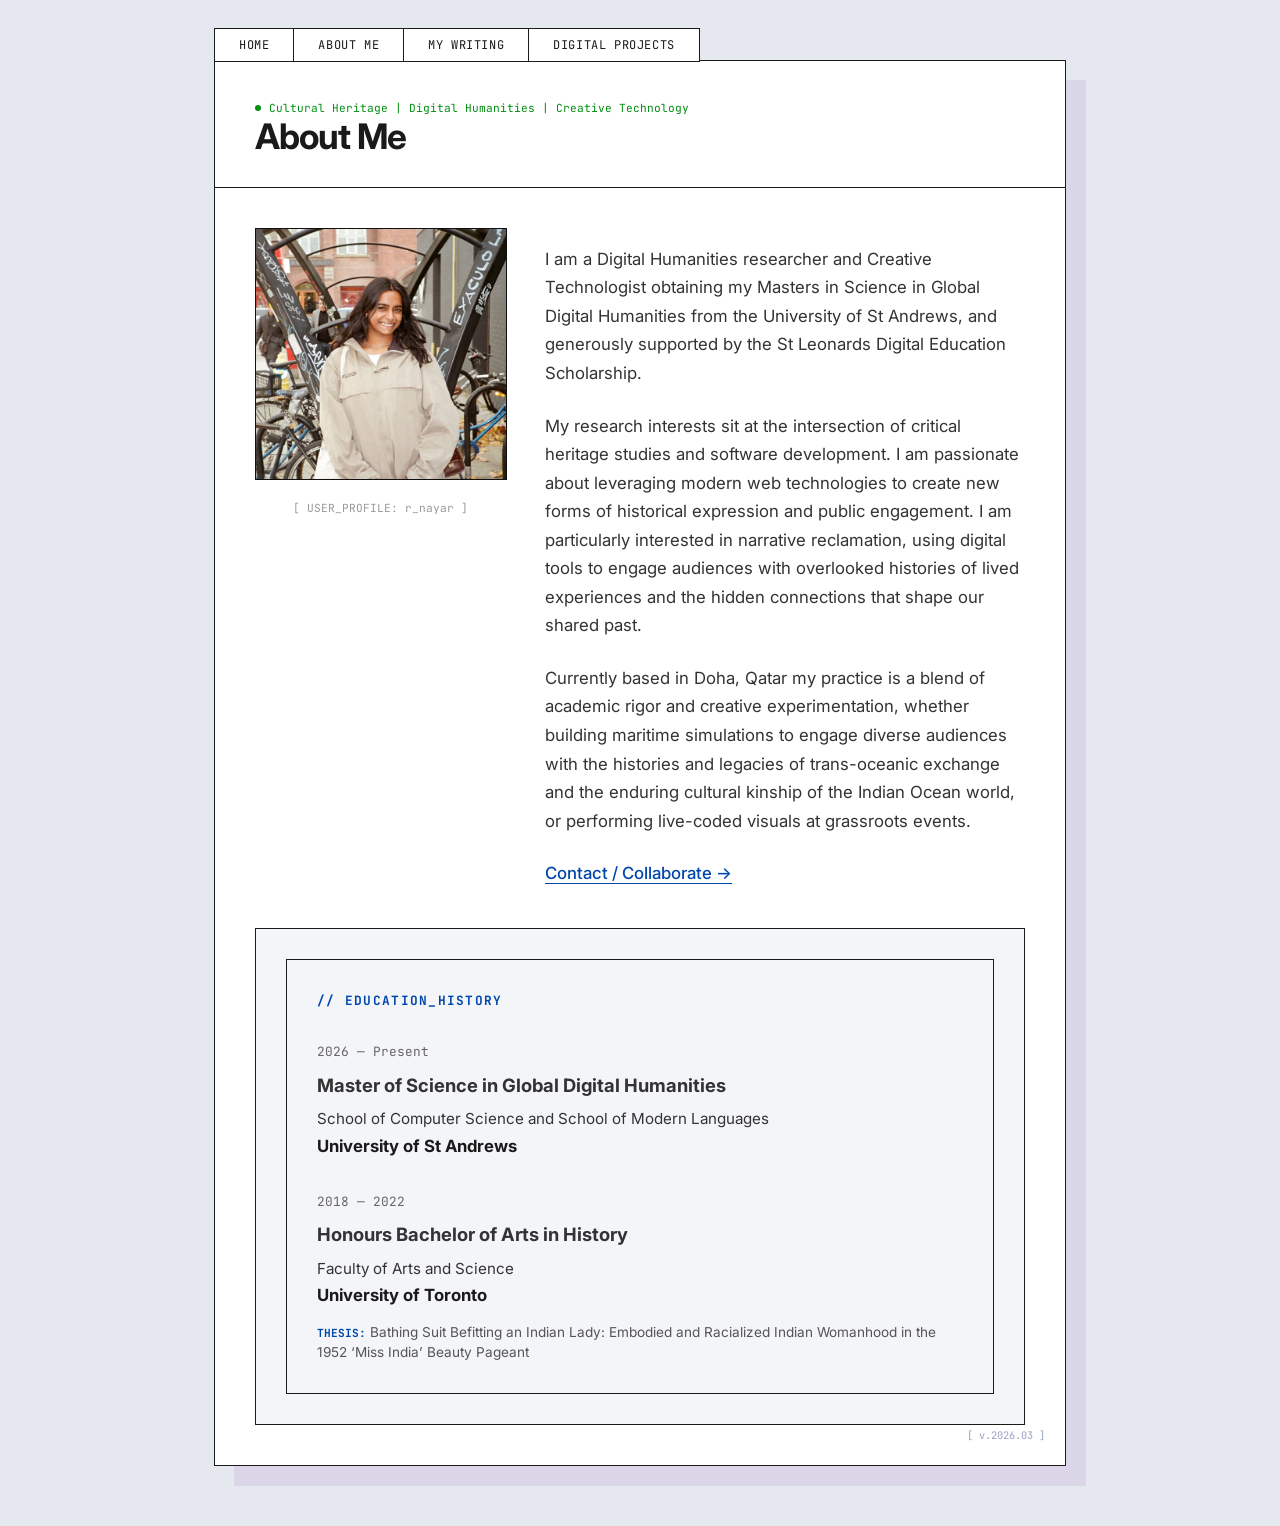
==== about.html @ c14dd9cf "Update about.html" ====
<!DOCTYPE html>
<html lang="en">
<head>
    <meta charset="UTF-8">
    <meta name="viewport" content="width=device-width, initial-scale=1.0">
    <title>About | Roshni Nayar</title>
    <link rel="stylesheet" href="style.css">
</head>
<body>

    <main class="hero">
        <nav class="nav-buttons">
            <a href="index.html" class="btn">Home</a>
            <a href="about.html" class="btn">About Me</a>
            <a href="writing.html" class="btn">My Writing</a>
            <a href="projects.html" class="btn">Digital Projects</a>
        </nav>

        <header>
            <p class="subtitle">Cultural Heritage | Digital Humanities | Creative Technology </p>
            <h1>About Me</h1>
        </header>

        <section class="bio">
            <div style="display: flex; gap: 40px; align-items: flex-start; margin-bottom: 40px;">
                <div style="flex: 0 0 250px;">
                    <img src="Pic.JPG" alt="Roshni Nayar" style="width: 100%; border: 1px solid #1a1a1a; filter: grayscale(10%) contrast(1.1);">
                    <p style="font-family: 'JetBrains Mono', monospace; font-size: 0.7rem; text-align: center; color: #999; margin-top: 10px;">
                        [ USER_PROFILE: r_nayar ]
                    </p>
                </div>

                <div style="flex: 1;">
                    <p>I am a Digital Humanities researcher and Creative Technologist obtaining my Masters in Science in Global Digital Humanities from the University of St Andrews, and generously supported by the St Leonards Digital Education Scholarship.</p>
                    <p>My research interests sit at the intersection of critical heritage studies and software development. I am passionate about leveraging modern web technologies to create new forms of historical expression and public engagement. I am particularly interested in narrative reclamation, using digital tools to engage audiences with overlooked histories of lived experiences and  the hidden connections that shape our shared past.</p>
                    <p>Currently based in Doha, Qatar my practice is a blend of academic rigor and creative experimentation, whether building maritime simulations to engage diverse audiences with the histories and legacies of trans-oceanic exchange and the enduring cultural kinship of the Indian Ocean world, or performing live-coded visuals at grassroots events.</p>
                    <a href="mailto:roshrnayar@gmail.com">Contact / Collaborate →</a>
                </div>
            </div>

            <div style="background-color: #f4f5f9; border: 1px solid #1a1a1a; padding: 30px;">
                <div style="background-color: #f4f5f9; border: 1px solid #1a1a1a; padding: 30px;">
    <h3 style="font-family: 'JetBrains Mono', monospace; font-size: 0.8rem; margin-top: 0; margin-bottom: 25px; text-transform: uppercase; color: #0047AB; letter-spacing: 0.1em;">
        // Education_History
    </h3>

    <div style="margin-bottom: 25px;">
        <span style="font-family: 'JetBrains Mono', monospace; font-size: 0.8rem; color: #666;">2026 — Present</span>
        <h4 style="margin: 5px 0; font-size: 1.15rem;">Master of Science in Global Digital Humanities</h4>
        <p style="margin: 0; font-size: 0.95rem;">School of Computer Science and School of Modern Languages</p>
        <p style="margin: 0; font-weight: bold; color: #1a1a1a;">University of St Andrews</p>
    </div>
    <div>
        <span style="font-family: 'JetBrains Mono', monospace; font-size: 0.8rem; color: #666;">2018 — 2022</span>
        <h4 style="margin: 5px 0; font-size: 1.15rem;">Honours Bachelor of Arts in History</h4>
        <p style="margin: 0; font-size: 0.95rem;">Faculty of Arts and Science</p>
        <p style="margin: 0; font-weight: bold; color: #1a1a1a;">University of Toronto</p>
        <p style="margin: 12px 0 0 0; font-size: 0.85rem; line-height: 1.5; color: #555;">
            <strong style="font-family: 'JetBrains Mono', monospace; font-size: 0.7rem; color: #0047AB; text-transform: uppercase;">Thesis:</strong> Bathing Suit Befitting an Indian Lady: Embodied and Racialized Indian Womanhood in the 1952 ‘Miss India’ Beauty Pageant
        </p>
    </div>
</div>
        </section>
    </main>

</body>
</html>
---- style.css ----
/* =========================================================================
   Aesthetic: Technical Minimalist / Modern OS
   Scheme: Cyber Lavender (Feminine-Sleek Technical)
   Vibe: Coherent, Professional, Modern
   ========================================================================= */

@import url('https://fonts.googleapis.com/css2?family=Inter:wght@400;700&family=JetBrains+Mono:wght@400;500&display=swap');

/* 1. Global Setup */
body {
    background-color: #e6e8f0; /* Cyber Lavender / Steel Blue-Grey */
    color: #1a1a1a;
    font-family: 'Inter', sans-serif;
    padding: 60px 20px;
    margin: 0;
    display: flex;
    justify-content: center;
    align-items: center;
    min-height: 100vh;
}

/* 2. The Main Container (Software Window) */
main.hero {
    background: #ffffff;
    max-width: 850px;
    width: 100%;
    border: 1px solid #1a1a1a;
    /* Pronounced shadow with a slight lavender-tinted depth */
    box-shadow: 20px 20px 0px rgba(75, 0, 130, 0.08); 
    position: relative;
}

/* 3. Modern Tabbed Navigation */
nav.nav-buttons {
    display: flex;
    position: absolute;
    top: -33px; 
    left: -1px;
    gap: 0;
}

a.btn {
    text-decoration: none;
    font-family: 'JetBrains Mono', monospace;
    font-size: 0.75rem;
    letter-spacing: 0.05em;
    text-transform: uppercase;
    padding: 8px 24px;
    background: #ffffff; /* White tabs against the lavender background look very crisp */
    border: 1px solid #1a1a1a;
    color: #1a1a1a;
    transition: all 0.2s ease;
    border-right: none;
}

a.btn:last-child {
    border-right: 1px solid #1a1a1a;
}

a.btn:hover {
    background: #0047AB; /* Cobalt Highlight remains the primary action color */
    color: #ffffff;
}

/* 4. Header & Technical Bar */
header {
    background: #ffffff;
    padding: 30px 40px;
    display: flex;
    flex-direction: column;
    border-bottom: 1px solid #1a1a1a;
}

header h1 {
    font-family: 'Inter', sans-serif;
    font-weight: 700;
    font-size: 2.2rem;
    margin: 0;
    letter-spacing: -0.03em;
    color: #1a1a1a;
}

header p.subtitle {
    font-size: 0.7rem;
    font-family: 'JetBrains Mono', monospace;
    color: #008f11; /* Keep the 'Online' status green for that technical feel */
    margin: 10px 0 0 0;
    display: flex;
    align-items: center;
}

header p.subtitle::before {
    content: "";
    display: inline-block;
    width: 6px;
    height: 6px;
    background: #008f11;
    border-radius: 50%;
    margin-right: 8px;
}

/* 5. Content Area */
section.bio {
    padding: 40px;
    line-height: 1.7;
    font-size: 1.05rem;
    color: #333333;
}

section.bio p {
    margin-bottom: 24px;
}

/* Technical Link Style - Deepened for Cyber Lavender */
section.bio a {
    color: #0047AB;
    text-decoration: none;
    border-bottom: 1.5px solid #0047AB;
    font-weight: 500;
    transition: background 0.2s ease;
}

section.bio a:hover {
    background: rgba(0, 71, 171, 0.08);
}

/* 6. Technical Accents */
section.bio::after {
    content: "[ v.2026.03 ]";
    position: absolute;
    bottom: 20px;
    right: 20px;
    font-family: 'JetBrains Mono', monospace;
    font-size: 0.65rem;
    color: #99a2c2; /* Muted lavender-grey for the stamp */
}

/* 7. Mobile View */
@media (max-width: 600px) {
    nav.nav-buttons {
        position: relative;
        top: 0;
        left: 0;
        flex-direction: column;
    }
    a.btn {
        border-right: 1px solid #1a1a1a;
        border-bottom: none;
    }
    a.btn:last-child {
        border-bottom: 1px solid #1a1a1a;
    }
}
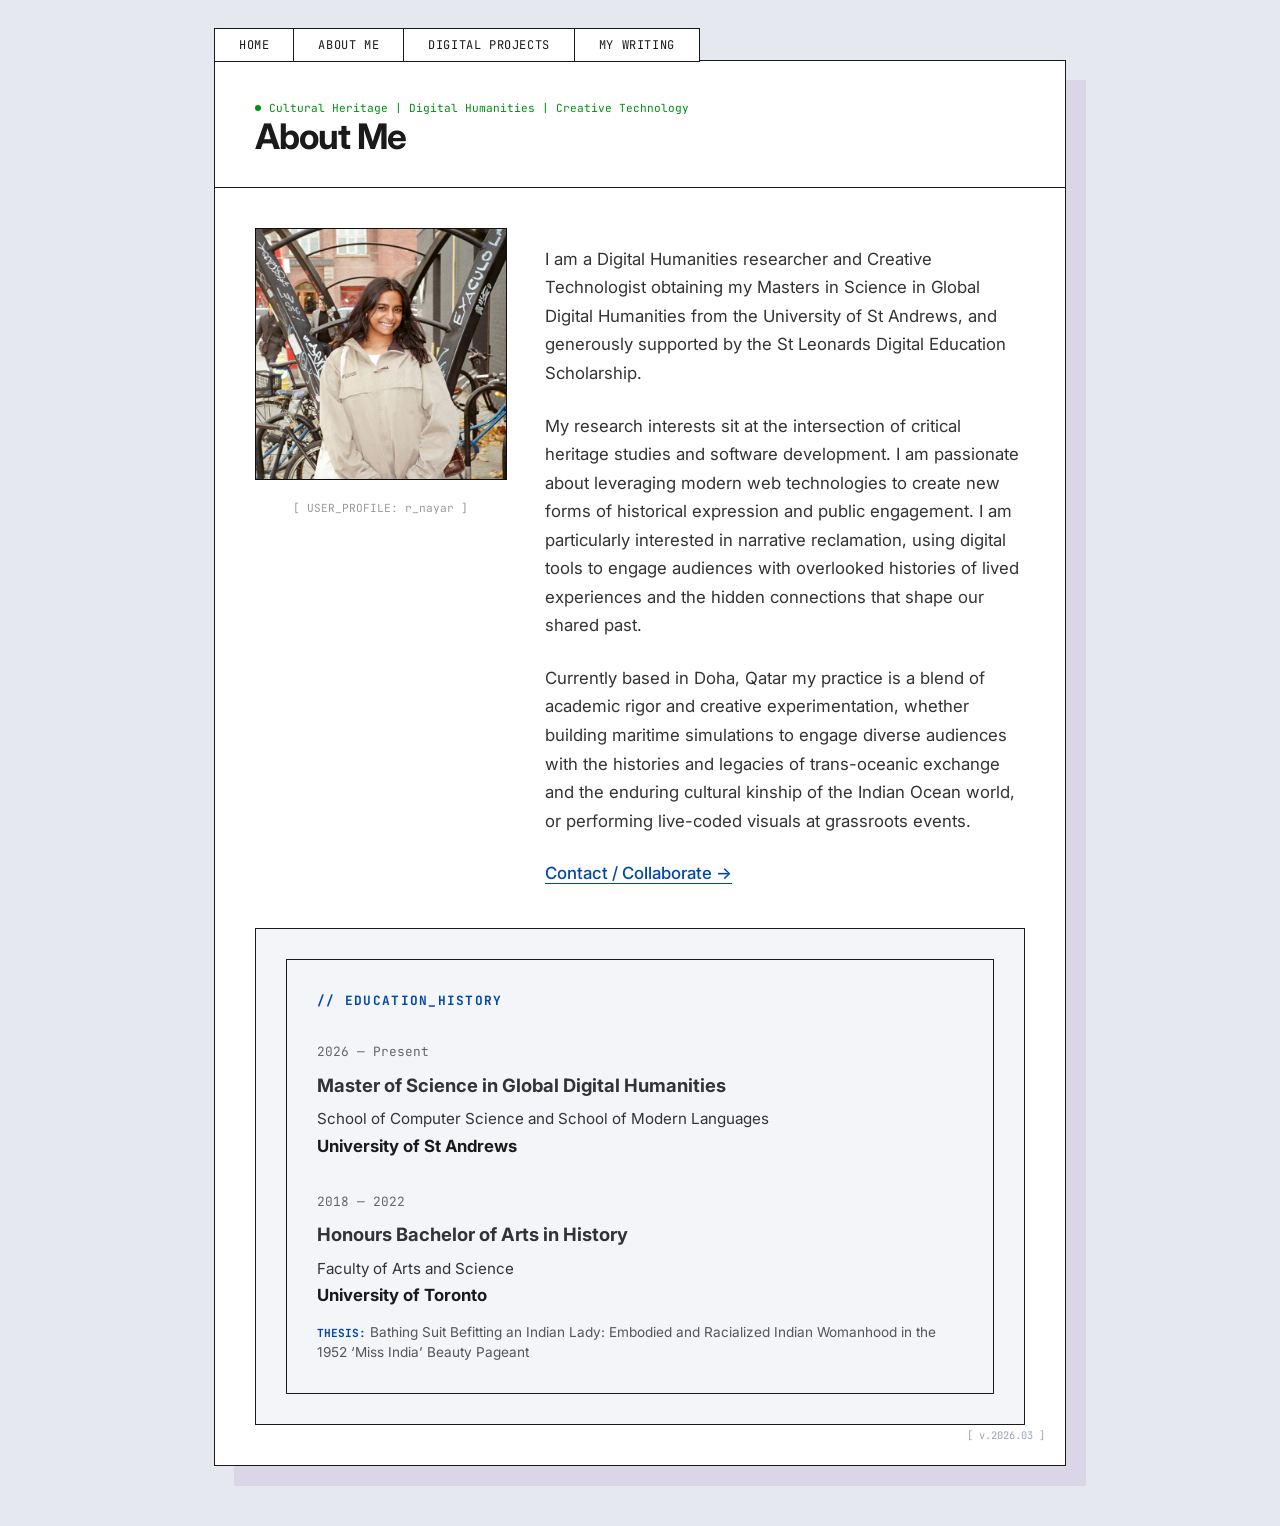
==== commit 793e7610: "Reorder navigation links in about.html" ====
--- a/about.html
+++ b/about.html
@@ -12,8 +12,8 @@
         <nav class="nav-buttons">
             <a href="index.html" class="btn">Home</a>
             <a href="about.html" class="btn">About Me</a>
+            <a href="projects.html" class="btn">Digital Projects</a>
             <a href="writing.html" class="btn">My Writing</a>
-            <a href="projects.html" class="btn">Digital Projects</a>
         </nav>
 
         <header>
--- a/style.css
+++ b/style.css
@@ -136,18 +136,28 @@
 }
 
 /* 7. Mobile View */
+/* 7. Mobile View */
 @media (max-width: 600px) {
     nav.nav-buttons {
-        position: relative;
-        top: 0;
-        left: 0;
+        /* Changed from relative to keep them at the very top of the window */
+        position: static; 
         flex-direction: column;
+        width: 100%;
+        margin-bottom: 0;
     }
+    
     a.btn {
         border-right: 1px solid #1a1a1a;
         border-bottom: none;
+        text-align: center; /* Better for mobile taps */
     }
+    
     a.btn:last-child {
         border-bottom: 1px solid #1a1a1a;
     }
+
+    /* Adds a bit of padding to the top of the window container now that tabs are inside */
+    header {
+        padding: 20px;
+    }
 }
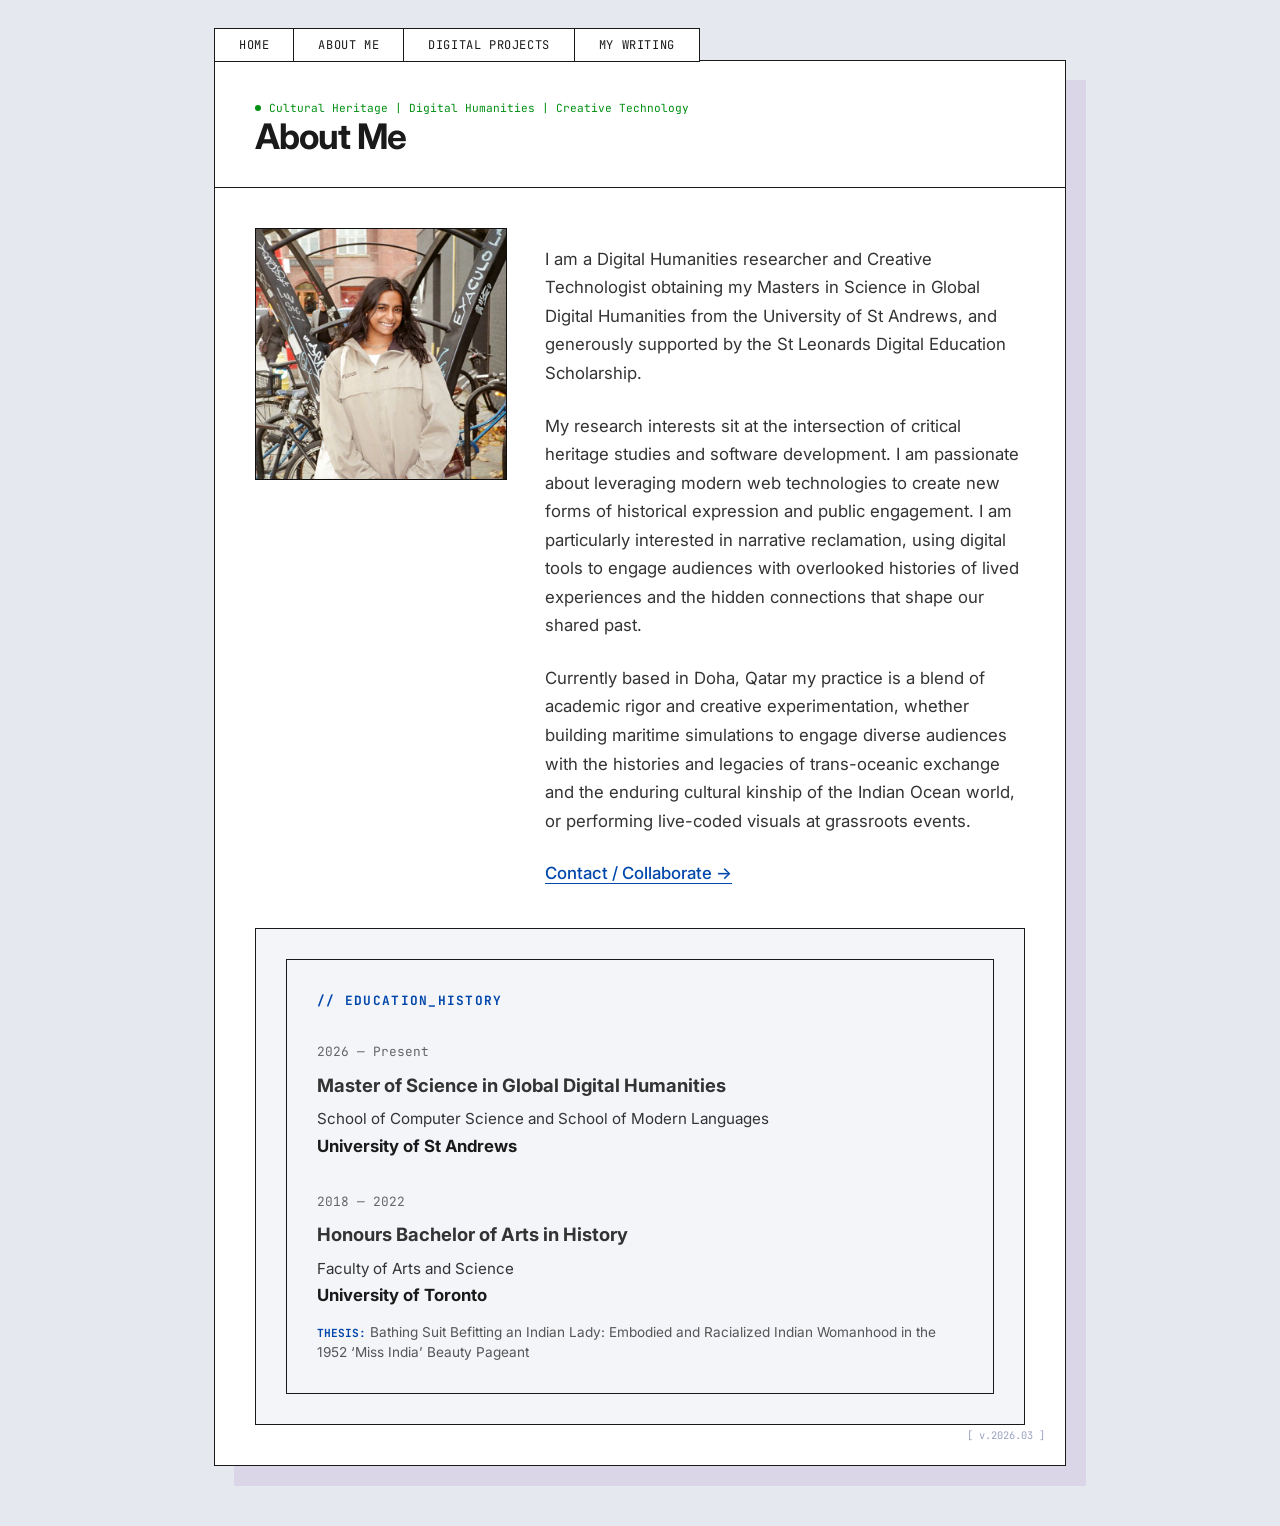
==== commit 6ca1f328: "Remove user profile text from about.html Removed user profile display from the bio section." ====
--- a/about.html
+++ b/about.html
@@ -25,9 +25,6 @@
             <div style="display: flex; gap: 40px; align-items: flex-start; margin-bottom: 40px;">
                 <div style="flex: 0 0 250px;">
                     <img src="Pic.JPG" alt="Roshni Nayar" style="width: 100%; border: 1px solid #1a1a1a; filter: grayscale(10%) contrast(1.1);">
-                    <p style="font-family: 'JetBrains Mono', monospace; font-size: 0.7rem; text-align: center; color: #999; margin-top: 10px;">
-                        [ USER_PROFILE: r_nayar ]
-                    </p>
                 </div>
 
                 <div style="flex: 1;">
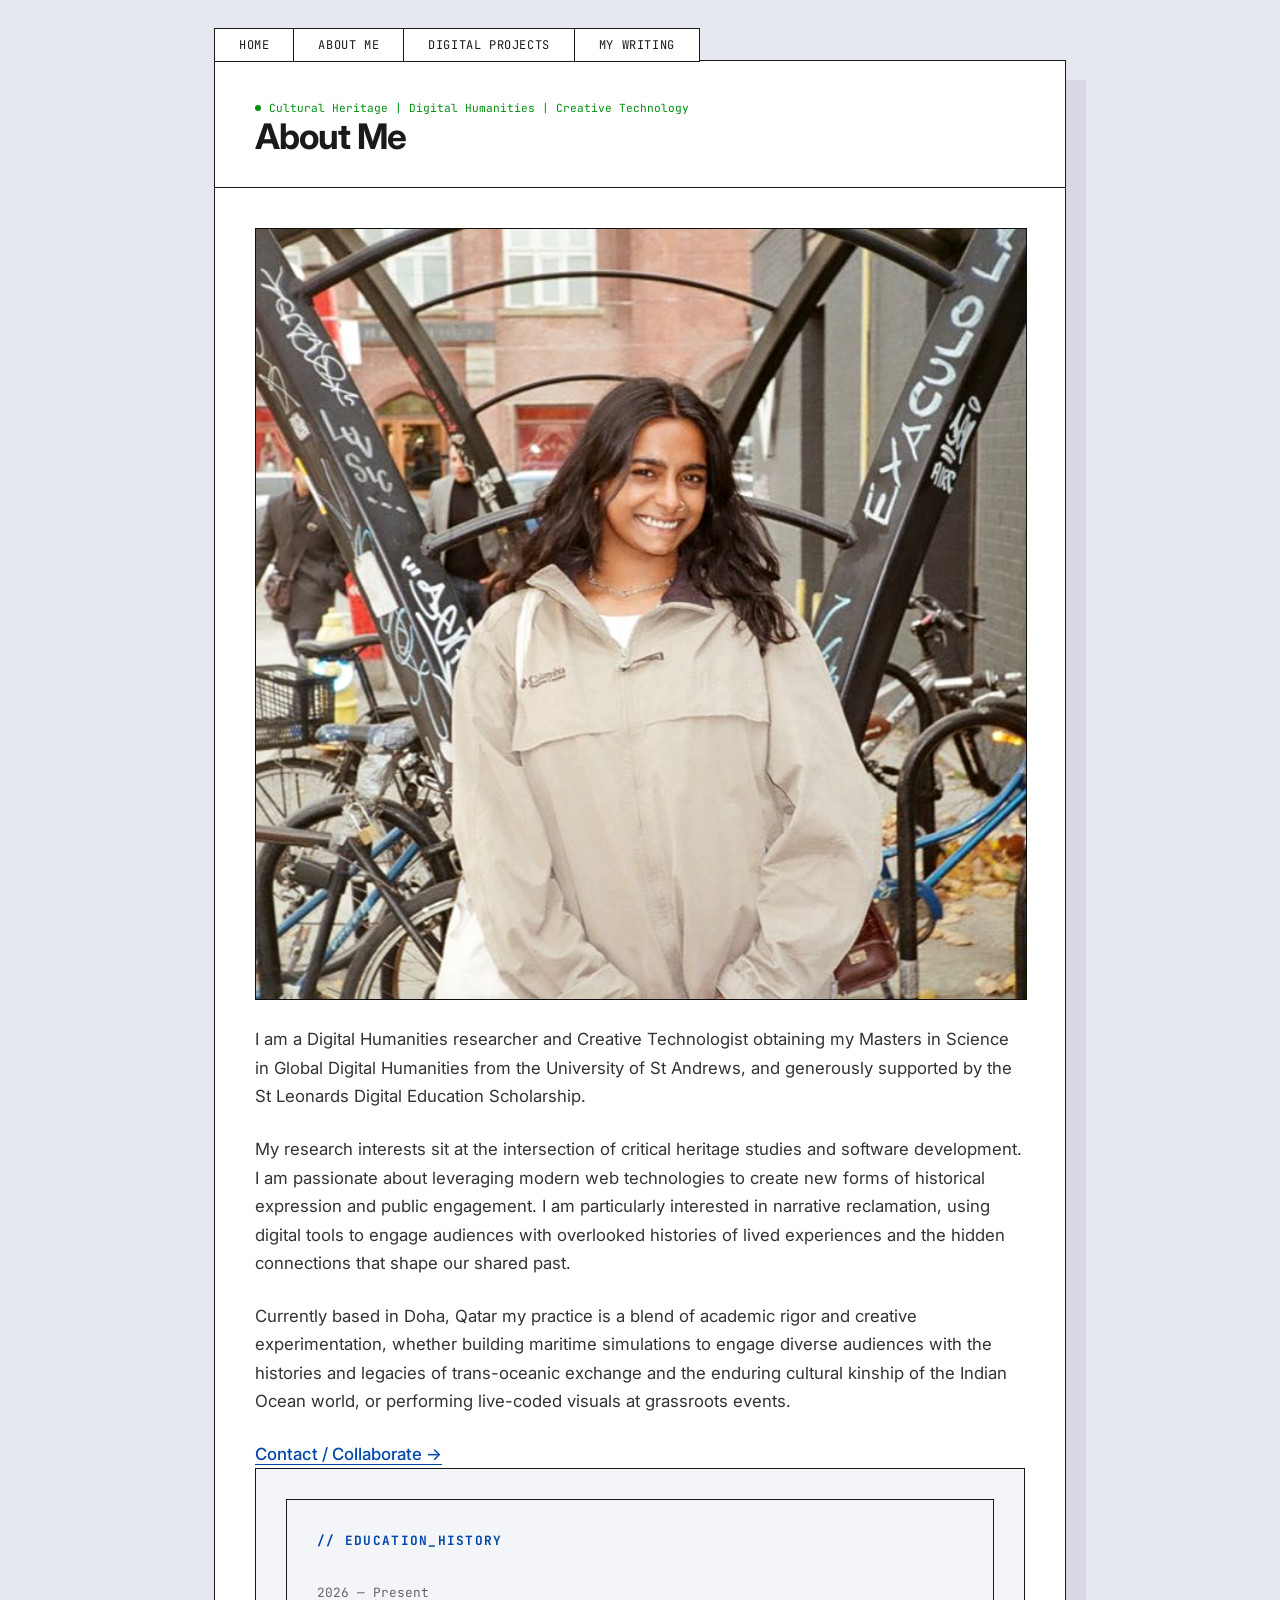
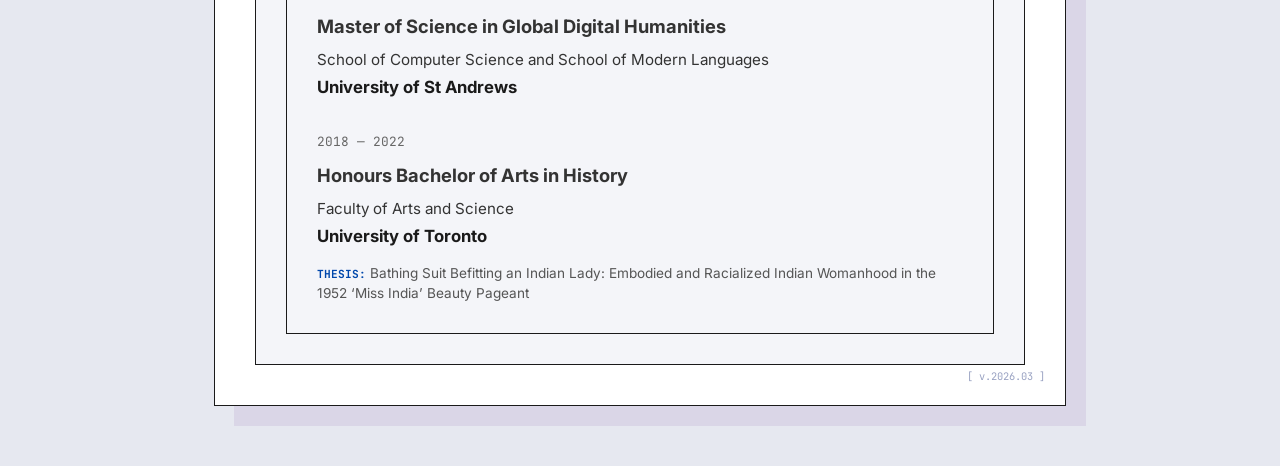
==== commit 02393129: "changing text to be under bio on mobile" ====
--- a/about.html
+++ b/about.html
@@ -22,18 +22,18 @@
         </header>
 
         <section class="bio">
-            <div style="display: flex; gap: 40px; align-items: flex-start; margin-bottom: 40px;">
-                <div style="flex: 0 0 250px;">
-                    <img src="Pic.JPG" alt="Roshni Nayar" style="width: 100%; border: 1px solid #1a1a1a; filter: grayscale(10%) contrast(1.1);">
-                </div>
+    <div class="bio-container">
+        <div class="bio-image">
+            <img src="Pic.JPG" alt="Roshni Nayar" style="width: 100%; border: 1px solid #1a1a1a; filter: grayscale(10%) contrast(1.1);">
+        </div>
 
-                <div style="flex: 1;">
-                    <p>I am a Digital Humanities researcher and Creative Technologist obtaining my Masters in Science in Global Digital Humanities from the University of St Andrews, and generously supported by the St Leonards Digital Education Scholarship.</p>
-                    <p>My research interests sit at the intersection of critical heritage studies and software development. I am passionate about leveraging modern web technologies to create new forms of historical expression and public engagement. I am particularly interested in narrative reclamation, using digital tools to engage audiences with overlooked histories of lived experiences and  the hidden connections that shape our shared past.</p>
-                    <p>Currently based in Doha, Qatar my practice is a blend of academic rigor and creative experimentation, whether building maritime simulations to engage diverse audiences with the histories and legacies of trans-oceanic exchange and the enduring cultural kinship of the Indian Ocean world, or performing live-coded visuals at grassroots events.</p>
-                    <a href="mailto:roshrnayar@gmail.com">Contact / Collaborate →</a>
-                </div>
-            </div>
+        <div class="bio-text">
+            <p>I am a Digital Humanities researcher and Creative Technologist obtaining my Masters in Science in Global Digital Humanities from the University of St Andrews, and generously supported by the St Leonards Digital Education Scholarship.</p>
+            <p>My research interests sit at the intersection of critical heritage studies and software development. I am passionate about leveraging modern web technologies to create new forms of historical expression and public engagement. I am particularly interested in narrative reclamation, using digital tools to engage audiences with overlooked histories of lived experiences and the hidden connections that shape our shared past.</p>
+            <p>Currently based in Doha, Qatar my practice is a blend of academic rigor and creative experimentation, whether building maritime simulations to engage diverse audiences with the histories and legacies of trans-oceanic exchange and the enduring cultural kinship of the Indian Ocean world, or performing live-coded visuals at grassroots events.</p>
+            <a href="mailto:roshrnayar@gmail.com">Contact / Collaborate →</a>
+        </div>
+    </div>
 
             <div style="background-color: #f4f5f9; border: 1px solid #1a1a1a; padding: 30px;">
                 <div style="background-color: #f4f5f9; border: 1px solid #1a1a1a; padding: 30px;">
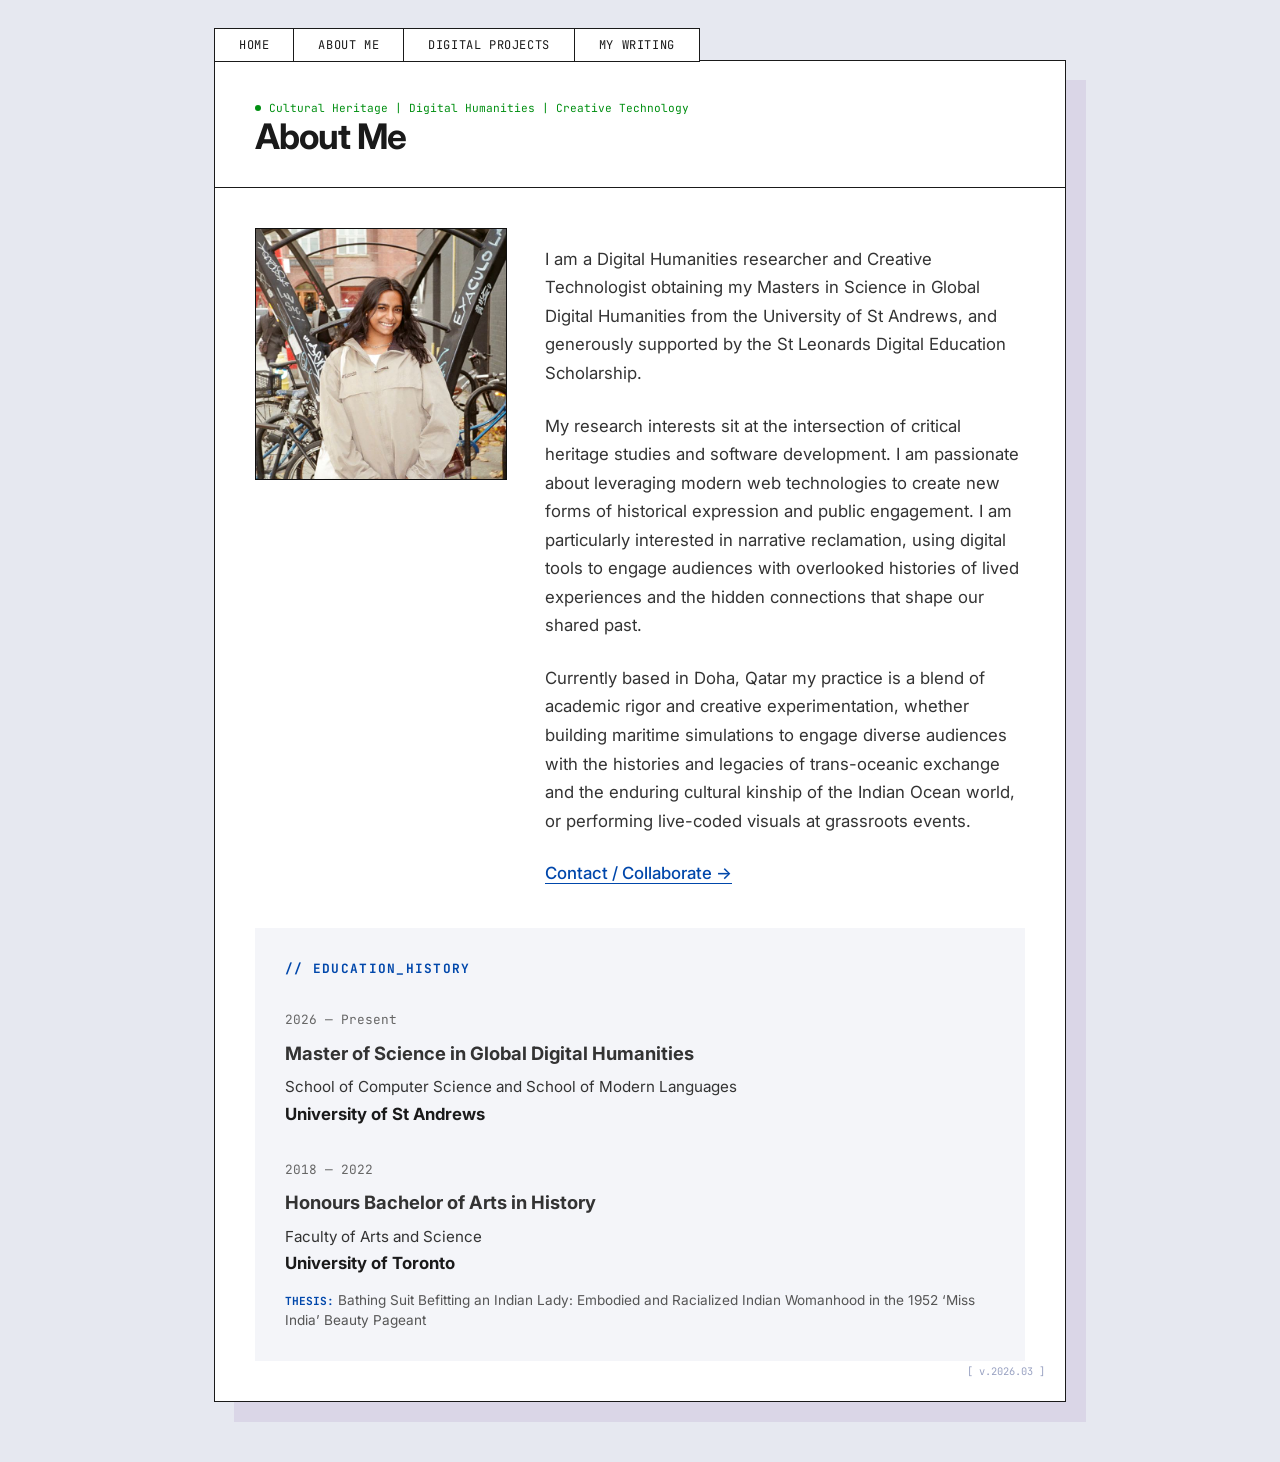
==== commit e5308754: "remove border around education section" ====
--- a/about.html
+++ b/about.html
@@ -35,8 +35,8 @@
         </div>
     </div>
 
-            <div style="background-color: #f4f5f9; border: 1px solid #1a1a1a; padding: 30px;">
-                <div style="background-color: #f4f5f9; border: 1px solid #1a1a1a; padding: 30px;">
+            <div style="background-color: #f4f5f9; padding: 30px; margin-top: 20px;">
+    
     <h3 style="font-family: 'JetBrains Mono', monospace; font-size: 0.8rem; margin-top: 0; margin-bottom: 25px; text-transform: uppercase; color: #0047AB; letter-spacing: 0.1em;">
         // Education_History
     </h3>
@@ -47,6 +47,7 @@
         <p style="margin: 0; font-size: 0.95rem;">School of Computer Science and School of Modern Languages</p>
         <p style="margin: 0; font-weight: bold; color: #1a1a1a;">University of St Andrews</p>
     </div>
+
     <div>
         <span style="font-family: 'JetBrains Mono', monospace; font-size: 0.8rem; color: #666;">2018 — 2022</span>
         <h4 style="margin: 5px 0; font-size: 1.15rem;">Honours Bachelor of Arts in History</h4>
--- a/style.css
+++ b/style.css
@@ -135,6 +135,21 @@
     color: #99a2c2; /* Muted lavender-grey for the stamp */
 }
 
+/* New Flex Logic for Desktop */
+.bio-container {
+    display: flex;
+    gap: 40px;
+    align-items: flex-start;
+    margin-bottom: 40px;
+}
+
+.bio-image {
+    flex: 0 0 250px;
+}
+
+.bio-text {
+    flex: 1;
+}
 /* 7. Mobile View */
 /* 7. Mobile View */
 @media (max-width: 600px) {
@@ -160,4 +175,21 @@
     header {
         padding: 20px;
     }
+
+    .bio-container {
+        flex-direction: column; /* This stacks the photo and text */
+        gap: 20px;
+    }
+
+    .bio-image {
+        flex: 0 0 auto;
+        width: 100%; /* Makes photo full width on mobile */
+        max-width: 300px; /* Keeps it from getting too giant */
+        margin: 0 auto; /* Centers the photo */
+    }
+
+    section.bio {
+        padding: 20px; /* Slightly less padding so text doesn't feel cramped */
+    }
 }
+}
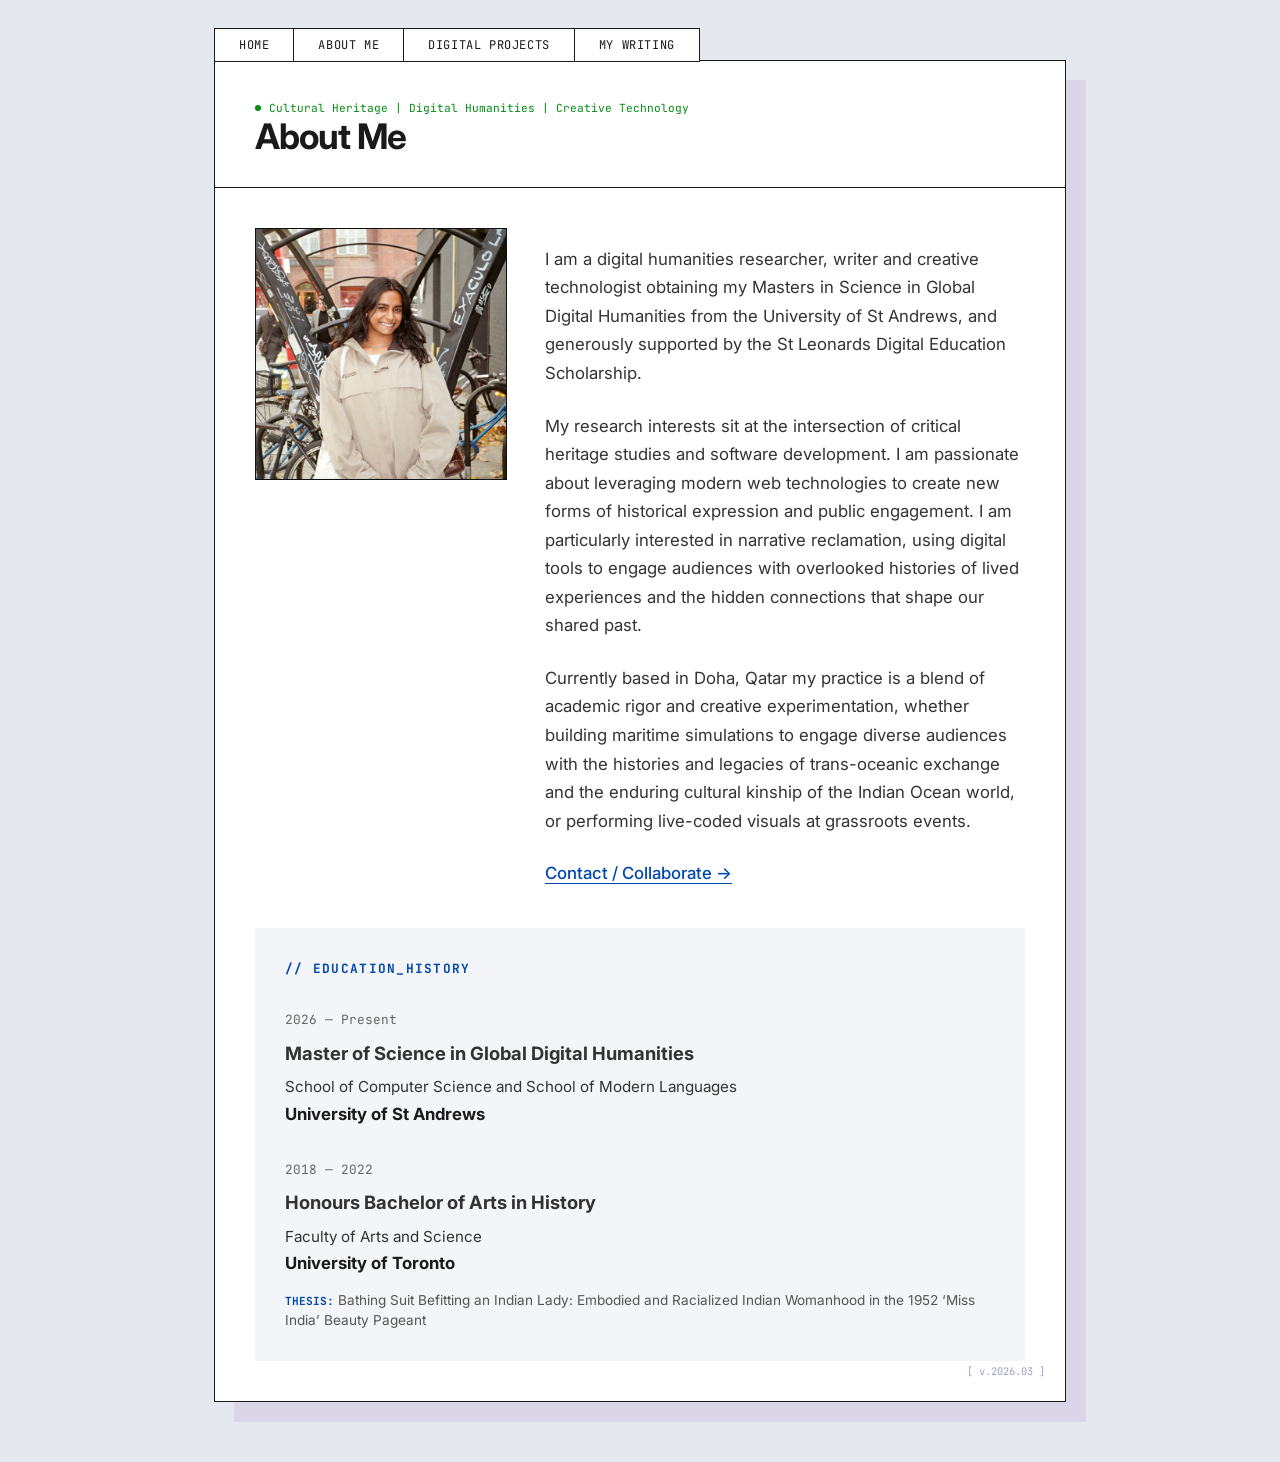
==== commit faff1545: "Update bio text" ====
--- a/about.html
+++ b/about.html
@@ -28,7 +28,7 @@
         </div>
 
         <div class="bio-text">
-            <p>I am a Digital Humanities researcher and Creative Technologist obtaining my Masters in Science in Global Digital Humanities from the University of St Andrews, and generously supported by the St Leonards Digital Education Scholarship.</p>
+            <p>I am a digital humanities researcher, writer and creative technologist obtaining my Masters in Science in Global Digital Humanities from the University of St Andrews, and generously supported by the St Leonards Digital Education Scholarship.</p>
             <p>My research interests sit at the intersection of critical heritage studies and software development. I am passionate about leveraging modern web technologies to create new forms of historical expression and public engagement. I am particularly interested in narrative reclamation, using digital tools to engage audiences with overlooked histories of lived experiences and the hidden connections that shape our shared past.</p>
             <p>Currently based in Doha, Qatar my practice is a blend of academic rigor and creative experimentation, whether building maritime simulations to engage diverse audiences with the histories and legacies of trans-oceanic exchange and the enduring cultural kinship of the Indian Ocean world, or performing live-coded visuals at grassroots events.</p>
             <a href="mailto:roshrnayar@gmail.com">Contact / Collaborate →</a>
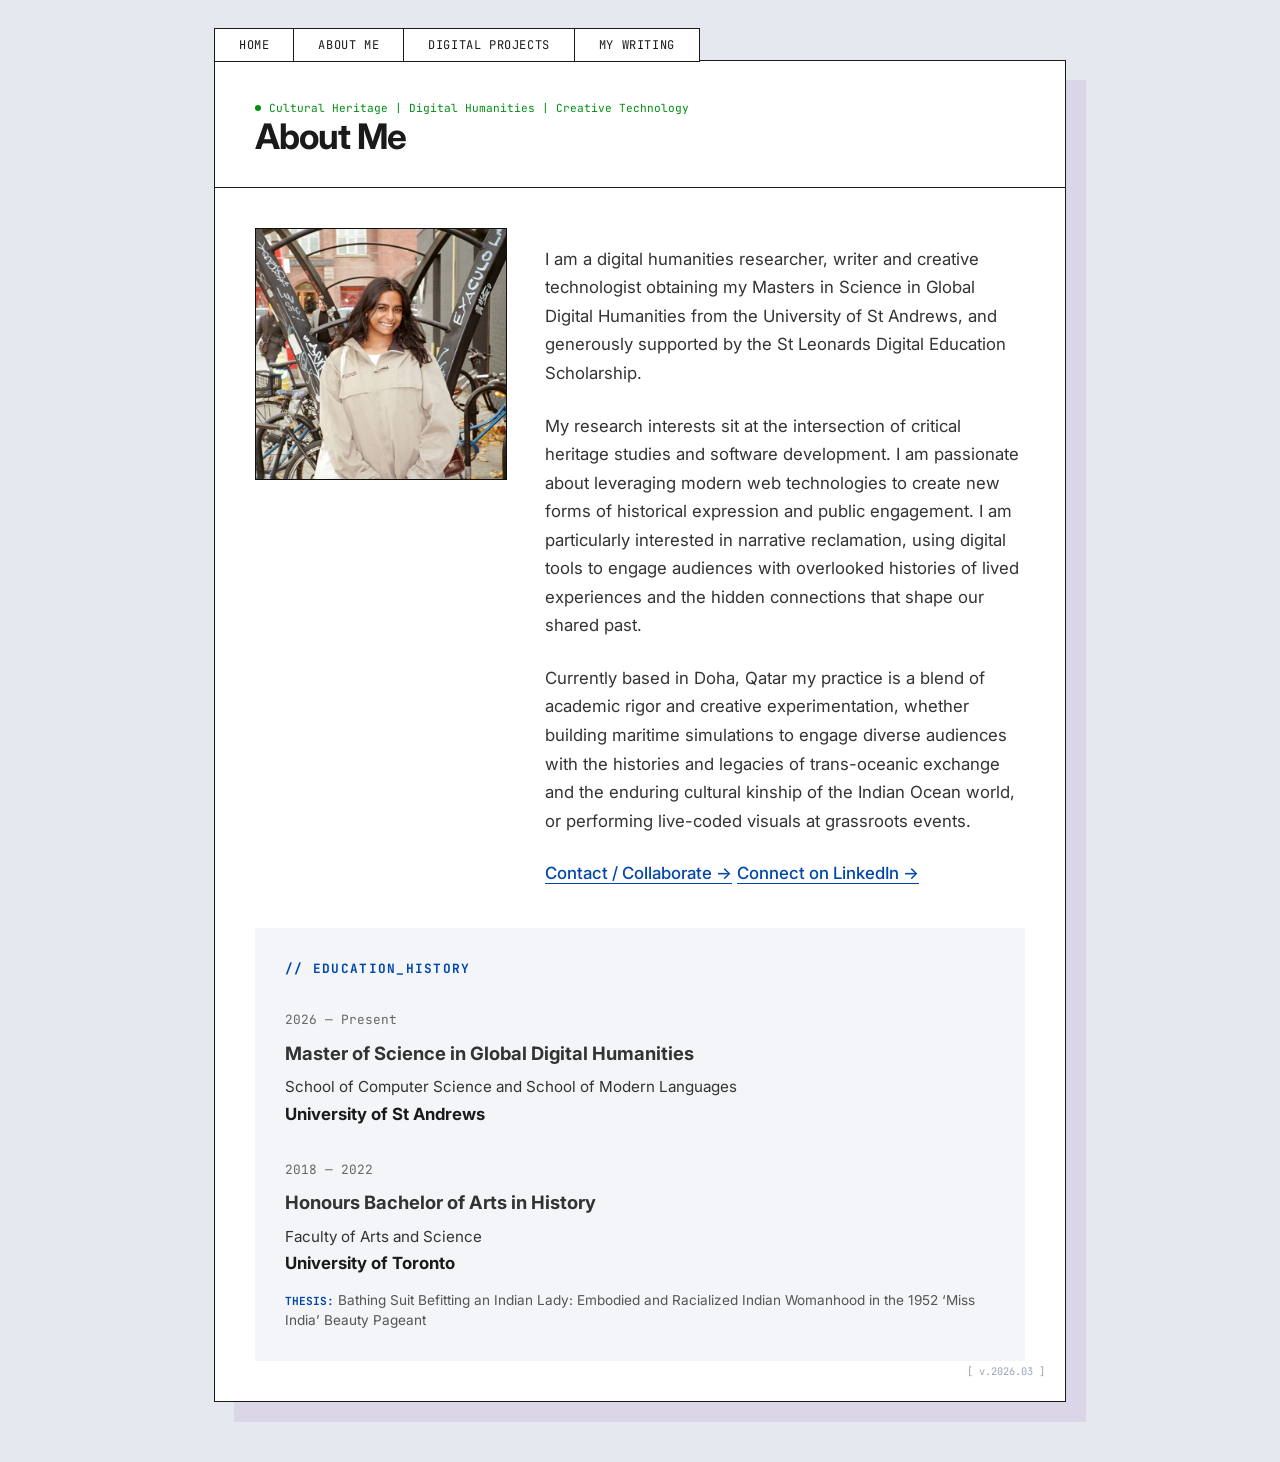
==== commit ed19ee39: "Add LinkedIn link to about.html" ====
--- a/about.html
+++ b/about.html
@@ -32,6 +32,7 @@
             <p>My research interests sit at the intersection of critical heritage studies and software development. I am passionate about leveraging modern web technologies to create new forms of historical expression and public engagement. I am particularly interested in narrative reclamation, using digital tools to engage audiences with overlooked histories of lived experiences and the hidden connections that shape our shared past.</p>
             <p>Currently based in Doha, Qatar my practice is a blend of academic rigor and creative experimentation, whether building maritime simulations to engage diverse audiences with the histories and legacies of trans-oceanic exchange and the enduring cultural kinship of the Indian Ocean world, or performing live-coded visuals at grassroots events.</p>
             <a href="mailto:roshrnayar@gmail.com">Contact / Collaborate →</a>
+            <a href="https://www.linkedin.com/in/roshni-r-nayar/"> Connect on LinkedIn →</a>
         </div>
     </div>
 
--- a/style.css
+++ b/style.css
@@ -1,8 +1,3 @@
-/* =========================================================================
-   Aesthetic: Technical Minimalist / Modern OS
-   Scheme: Cyber Lavender (Feminine-Sleek Technical)
-   Vibe: Coherent, Professional, Modern
-   ========================================================================= */
 
 @import url('https://fonts.googleapis.com/css2?family=Inter:wght@400;700&family=JetBrains+Mono:wght@400;500&display=swap');
 
@@ -39,6 +34,42 @@
     gap: 0;
 }
 
+/* 1. The Wrapper stays perfectly still, acting as a solid anchor */
+.launch-wrapper {
+    display: inline-block;
+    padding: 0 4px 4px 0; /* Creates space for the shadow movement */
+    cursor: pointer;
+}
+
+/* 2. The Button is the visual element that moves */
+.launch-btn {
+    display: inline-block;
+    background-color: #A3D1D6; 
+    color: #ffffff !important;
+    font-family: 'JetBrains Mono', monospace;
+    font-size: 0.85rem;
+    text-transform: uppercase;
+    letter-spacing: 0.1em;
+    padding: 14px 28px;
+    text-decoration: none;
+    border: 1px solid #1a1a1a;
+    transition: all 0.1s ease; 
+    box-shadow: 4px 4px 0px #8CA3BD; 
+    font-weight: 500;
+    position: relative;
+    top: 0;
+    left: 0;
+}
+
+/* 3. Trigger the animation when the WRAPPER is hovered */
+.launch-wrapper:hover .launch-btn {
+    background-color: #8CA3BD;
+    color: #ffffff !important;
+    box-shadow: 0px 0px 0px #8CA3BD; /* Shadow disappears */
+    top: 4px;   /* Button moves exactly the width of the shadow */
+    left: 4px;
+}
+
 a.btn {
     text-decoration: none;
     font-family: 'JetBrains Mono', monospace;
@@ -153,8 +184,8 @@
 /* 7. Mobile View */
 /* 7. Mobile View */
 @media (max-width: 600px) {
+    /* 1. Navigation: Stacks tabs vertically at the top */
     nav.nav-buttons {
-        /* Changed from relative to keep them at the very top of the window */
         position: static; 
         flex-direction: column;
         width: 100%;
@@ -164,32 +195,44 @@
     a.btn {
         border-right: 1px solid #1a1a1a;
         border-bottom: none;
-        text-align: center; /* Better for mobile taps */
+        text-align: center;
     }
     
     a.btn:last-child {
         border-bottom: 1px solid #1a1a1a;
     }
 
-    /* Adds a bit of padding to the top of the window container now that tabs are inside */
+    /* 2. Header: Tighter spacing to save scroll depth */
     header {
         padding: 20px;
     }
 
+    header h1 {
+        font-size: 1.8rem; /* Smaller heading for mobile screens */
+    }
+
+    /* 3. Bio Layout: Stacks image over text */
     .bio-container {
-        flex-direction: column; /* This stacks the photo and text */
+        flex-direction: column;
         gap: 20px;
     }
 
     .bio-image {
         flex: 0 0 auto;
-        width: 100%; /* Makes photo full width on mobile */
-        max-width: 300px; /* Keeps it from getting too giant */
-        margin: 0 auto; /* Centers the photo */
-    }
-
+        width: 100%;
+        max-width: 200px; /* Reduced from 300px for a more compact look */
+        margin: 0 auto 10px auto; /* Centers the photo and adds bottom gap */
+    }
+
+    /* 4. Bio Text: Higher information density */
     section.bio {
-        padding: 20px; /* Slightly less padding so text doesn't feel cramped */
-    }
-}
-}
+        padding: 25px 20px; /* Tighter vertical padding */
+    }
+
+    .bio-text p {
+        font-size: 0.8rem;  /* Optimized for mobile reading */
+        line-height: 1.5;    /* Tighter line spacing */
+        margin-bottom: 16px; /* Reduced paragraph gaps */
+    }
+}
+}
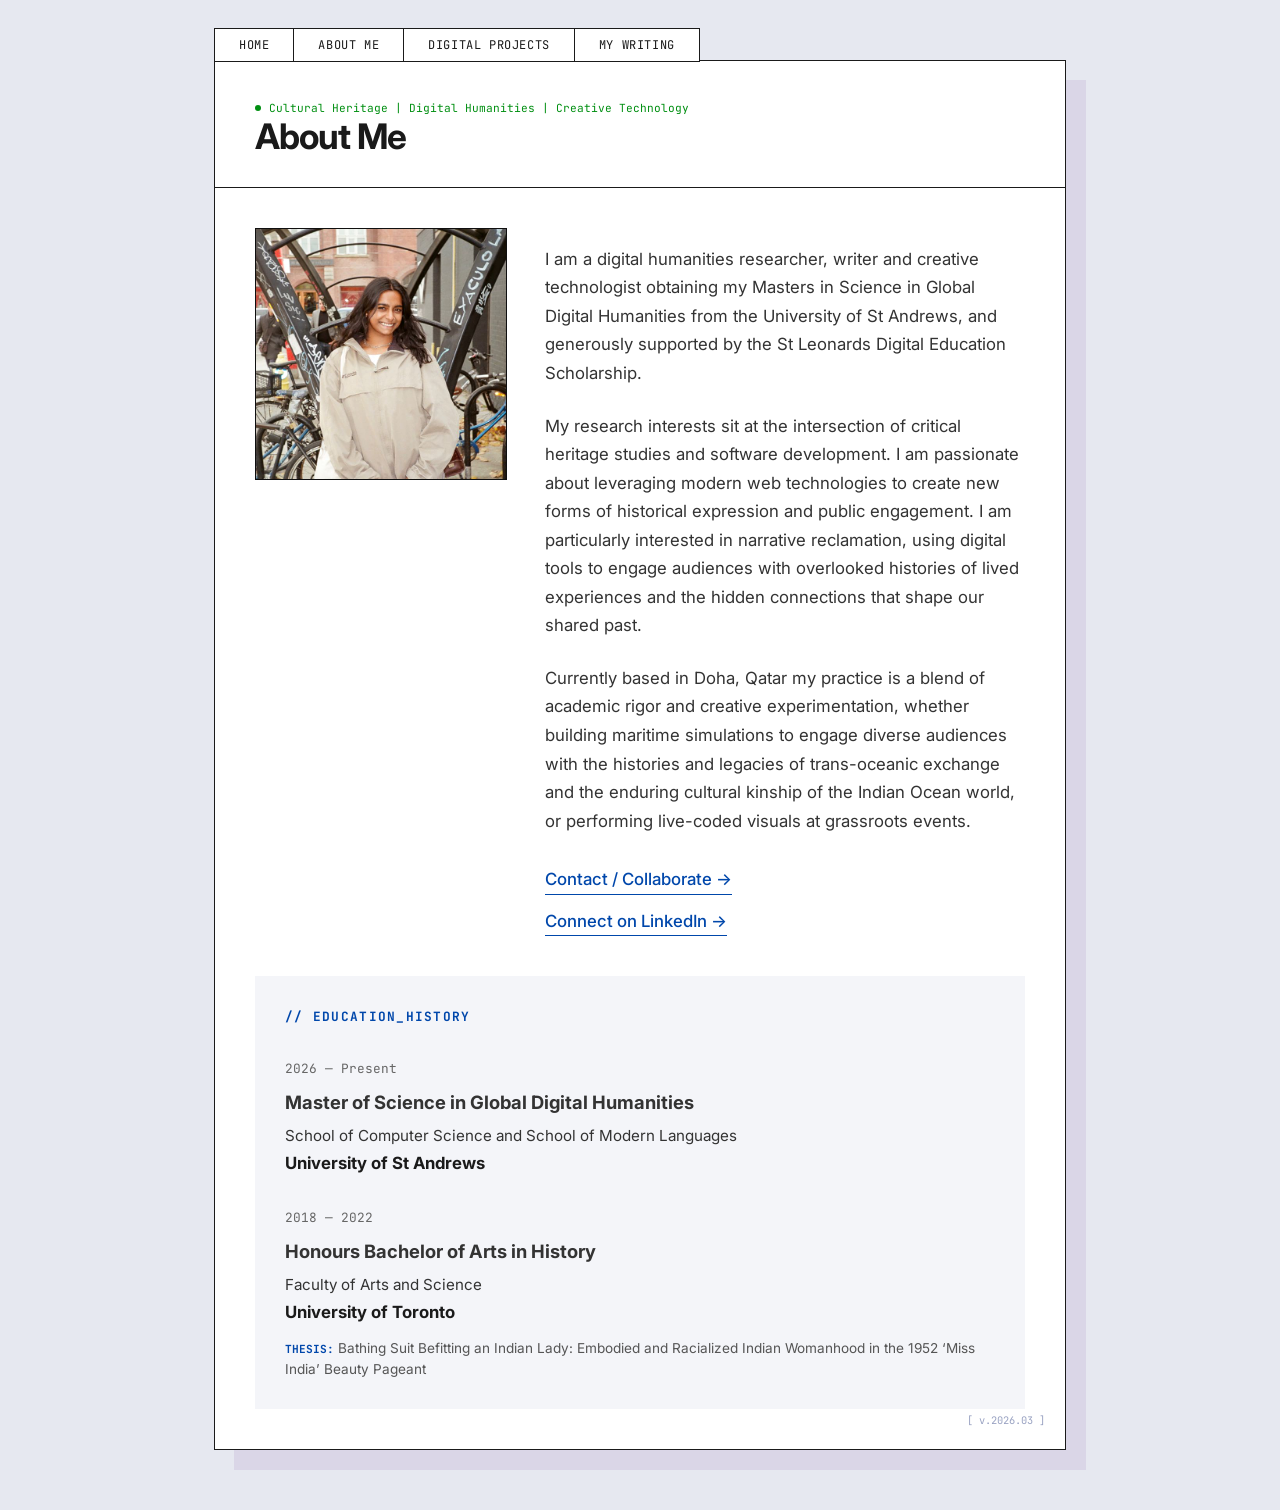
==== commit e51d73fd: "Refactor contact links layout in about.html" ====
--- a/about.html
+++ b/about.html
@@ -31,8 +31,10 @@
             <p>I am a digital humanities researcher, writer and creative technologist obtaining my Masters in Science in Global Digital Humanities from the University of St Andrews, and generously supported by the St Leonards Digital Education Scholarship.</p>
             <p>My research interests sit at the intersection of critical heritage studies and software development. I am passionate about leveraging modern web technologies to create new forms of historical expression and public engagement. I am particularly interested in narrative reclamation, using digital tools to engage audiences with overlooked histories of lived experiences and the hidden connections that shape our shared past.</p>
             <p>Currently based in Doha, Qatar my practice is a blend of academic rigor and creative experimentation, whether building maritime simulations to engage diverse audiences with the histories and legacies of trans-oceanic exchange and the enduring cultural kinship of the Indian Ocean world, or performing live-coded visuals at grassroots events.</p>
-            <a href="mailto:roshrnayar@gmail.com">Contact / Collaborate →</a>
-            <a href="https://www.linkedin.com/in/roshni-r-nayar/"> Connect on LinkedIn →</a>
+            <div style="display: flex; flex-direction: column; align-items: flex-start; gap: 12px; margin-top: 30px;">
+        <a href="mailto:roshrnayar@gmail.com">Contact / Collaborate →</a>
+        <a href="https://www.linkedin.com/in/roshni-r-nayar/" target="_blank">Connect on LinkedIn →</a>
+    </div>
         </div>
     </div>
 
